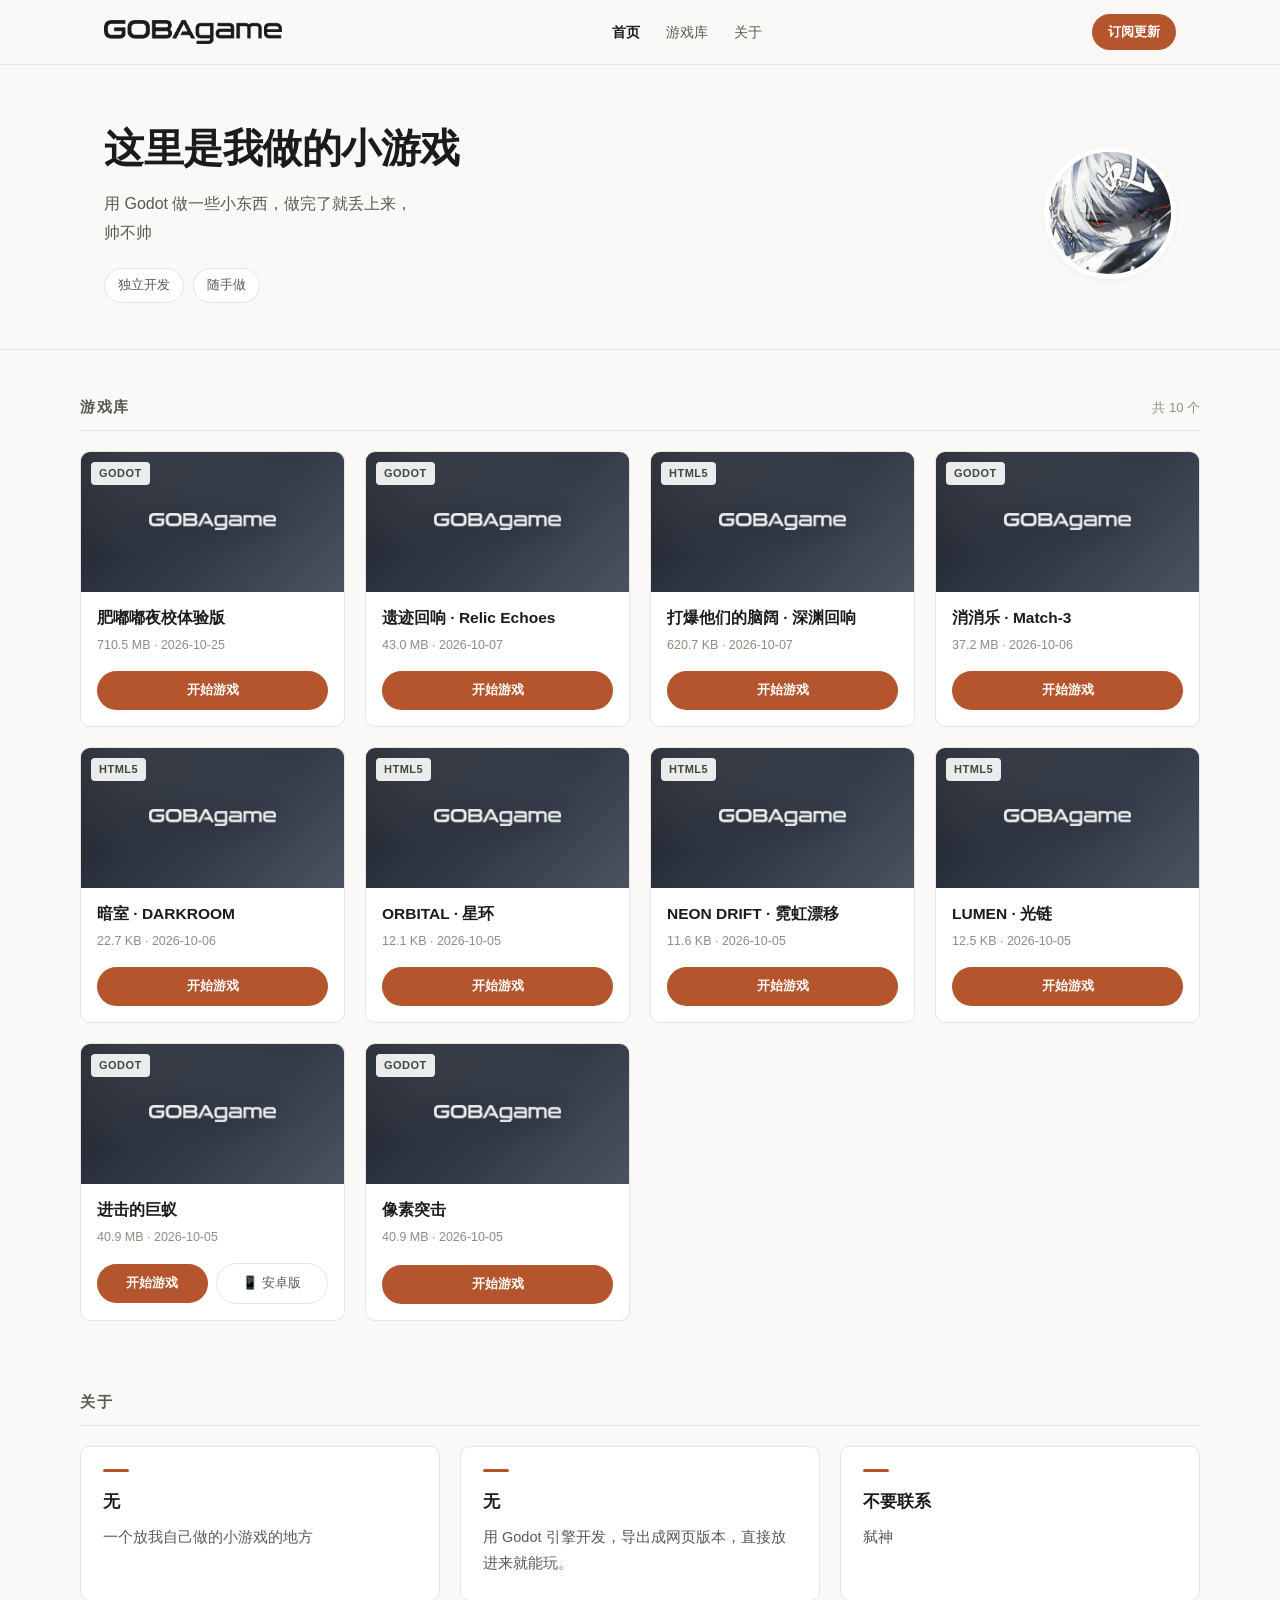
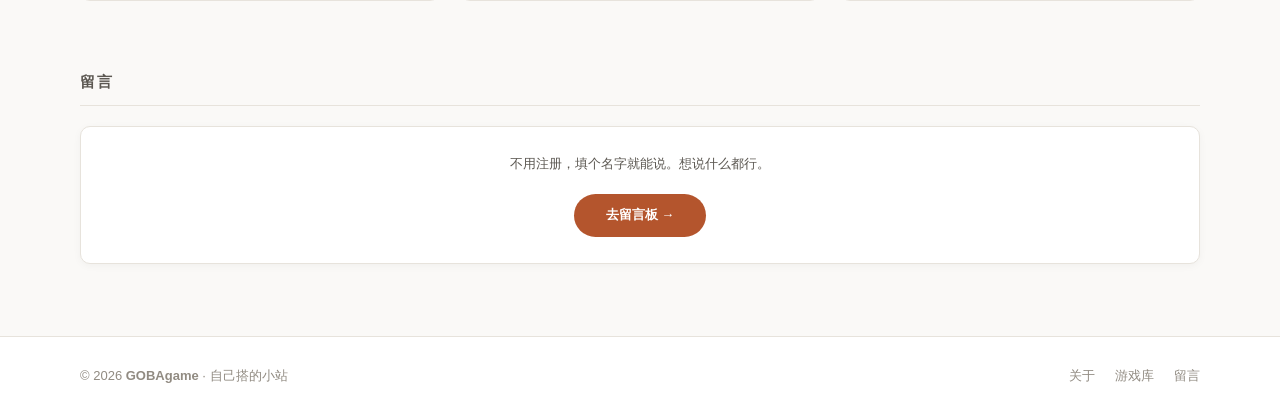
==== index.html @ 3e420449 "v12.2 修 snapshot.levelName：改走本章关卡表 原来按全局层号索引 LEVELS（只有第一章 6 项），第 7 层往后恒为 null。 现在用 chap.levelList[ch" ====
<!DOCTYPE html>
<html lang="zh-CN">
<head>
<meta charset="UTF-8">
<meta name="viewport" content="width=device-width, initial-scale=1">

<title>Ant的装逼网页</title>

<link rel="stylesheet" href="assets/css/style.css">
<link rel="stylesheet" href="assets/css/upload.css">
</head>
<body>

<!-- ==================== 页头 ==================== -->
<header class="site-header">
  <div class="wrap nav">

    <a class="logo" href="index.html">
      <img class="logo__img" src="assets/img/gobagame-dark.png" alt="GOBAgame">
    </a>

    <nav class="nav-links">
      <a href="index.html" class="is-active">首页</a>
      <a href="#games">游戏库</a>
      <a href="#about">关于</a>
    </nav>

    <div class="nav-actions">
      <button class="btn" type="button">订阅更新</button>
    </div>

  </div>
</header>

<!-- ==================== 站点介绍区 ==================== -->
<section class="intro">
  <div class="wrap intro__inner">

    <div class="intro__main">

      <h1 class="intro__title">这里是我做的小游戏</h1>

      <p class="intro__desc">
        用 Godot 做一些小东西，做完了就丢上来，<br>帅不帅
      </p>

      <div class="intro__chips">
        <span class="chip">独立开发</span>
        <span class="chip">随手做</span>
      </div>

    </div>

    <div class="intro__avatar">
      <img src="assets/img/avatar.jpg" alt="头像">
    </div>

  </div>
</section>

<!-- ==================== 主体（单栏） ==================== -->
<main class="wrap page-body">

  <!-- ---------- 已发布的游戏 ---------- -->
  <section class="games" id="games">
    <div class="sec-title">
      <h2>游戏库</h2>
      <span class="games__count" id="gamesCount"></span>
    </div>

    <div class="game-grid" id="gameGrid">
    </div>

    <div class="empty" id="emptyState">
      <p>还没有游戏，敬请期待。</p>
    </div>
  </section>

  <!-- ---------- 关于 ---------- -->
  <section class="about" id="about">
    <div class="sec-title">
      <h2>关于</h2>
    </div>

    <div class="about__grid">

      <div class="about__card">
        <h3 class="about__card-title">无</h3>
        <p class="about__card-text">
          一个放我自己做的小游戏的地方
        </p>
      </div>

      <div class="about__card">
        <h3 class="about__card-title">无</h3>
        <p class="about__card-text">
          用 Godot 引擎开发，导出成网页版本，直接放进来就能玩。
        </p>
      </div>

      <div class="about__card">
        <h3 class="about__card-title">不要联系</h3>
        <p class="about__card-text">
          弑神
        </p>
      </div>

    </div>
  </section>

  <!-- ---------- 留言入口 ---------- -->
  <section class="about" id="guestbook">
    <div class="sec-title">
      <h2>留言</h2>
    </div>
    <div style="background:var(--surface);border:1px solid var(--line);border-radius:var(--radius);
                padding:26px 24px;box-shadow:var(--shadow-sm);text-align:center;">
      <p style="font-size:var(--fs-sm);color:var(--ink-2);margin-bottom:18px;">
        不用注册，填个名字就能说。想说什么都行。
      </p>
      <a class="btn" href="guestbook.html"
         style="display:inline-block;text-decoration:none;padding:10px 32px;">
        去留言板 →
      </a>
    </div>
  </section>

</main>

<!-- ==================== 页脚 ==================== -->
<footer class="site-footer">
  <div class="wrap site-footer__inner">

    <div>© 2026 <b>GOBAgame</b> · 自己搭的小站</div>

    <nav class="site-footer__nav">
      <a href="#about">关于</a>
      <a href="#games">游戏库</a>
      <a href="guestbook.html">留言</a>
    </nav>

  </div>
</footer>

<!-- 游戏清单：加游戏时在这里加一条，双击打开也能显示 -->
<script>
window.ANT_GAMES = [
  {
    "file": "school-night/index.html",
    "title": "肥嘟嘟夜校体验版",
    "size": 744969242,
    "addedAt": "2026-10-25T12:20:00.000Z",
    "engine": "GODOT"
  },
  {
    "file": "relic-echoes/index.html",
    "title": "遗迹回响 · Relic Echoes",
    "size": 45071311,
    "addedAt": "2026-10-07T06:20:00.000Z",
    "engine": "GODOT"
  },
  {
    "file": "rogue/index.html",
    "title": "打爆他们的脑阔 · 深渊回响",
    "size": 635643,
    "addedAt": "2026-10-07T05:10:00.000Z",
    "engine": "HTML5"
  },
  {
    "file": "match3/index.html",
    "title": "消消乐 · Match-3",
    "size": 38991708,
    "addedAt": "2026-10-06T00:30:00.000Z",
    "engine": "GODOT"
  },
  {
    "file": "pixel-puzzle/index.html",
    "title": "暗室 · DARKROOM",
    "size": 23289,
    "addedAt": "2026-10-06T07:50:00.000Z",
    "engine": "HTML5"
  },
  {
    "file": "orbital/index.html",
    "title": "ORBITAL · 星环",
    "size": 12359,
    "addedAt": "2026-10-05T14:10:00.000Z",
    "engine": "HTML5"
  },
  {
    "file": "neon-drift/index.html",
    "title": "NEON DRIFT · 霓虹漂移",
    "size": 11919,
    "addedAt": "2026-10-05T14:10:00.000Z",
    "engine": "HTML5"
  },
  {
    "file": "lumen/index.html",
    "title": "LUMEN · 光链",
    "size": 12797,
    "addedAt": "2026-10-05T14:10:00.000Z",
    "engine": "HTML5"
  },
  {
    "file": "giant-ant/index.html",
    "title": "进击的巨蚁",
    "size": 42852098,
    "apk": "giant-ant/giant-ant.apk",
    "apkSize": 32849774,
    "addedAt": "2026-10-05T10:47:00.000Z",
    "engine": "GODOT"
  },
  {
    "file": "pixel-strike/index.html",
    "title": "像素突击",
    "size": 42859905,
    "addedAt": "2026-10-05T09:22:00.000Z",
    "engine": "GODOT"
  }
];
</script>
<script src="assets/js/games.js"></script>
</body>
</html>
---- assets/css/style.css ----
/* ============================================================
   不日更 · 全局样式表
   ------------------------------------------------------------
   目录
   01. 设计令牌（Design Tokens）
   02. 基础重置与排版
   03. 通用工具类
   04. 站点头部 Header
   05. Hero 区
   06. 主体两栏布局
   07. 置顶大卡 Feature
   08. 文章列表 Post
   09. 分页 Pager
   10. 侧边栏 Sidebar
   11. 页脚 Footer
   12. 响应式
   ============================================================ */


/* ============================================================
   01. 设计令牌
   ------------------------------------------------------------
   改主题色、字号、间距只需改这里，全站同步生效。
   ============================================================ */
:root{
  /* 色彩 */
  --bg:            #faf9f7;   /* 页面底色 */
  --surface:       #ffffff;   /* 卡片/浮层底色 */
  --surface-2:     #faf9f7;   /* 次级底色（标签、计数） */
  --ink:           #1c1b19;   /* 主文字 */
  --ink-2:         #5c5852;   /* 次要文字 */
  --ink-3:         #918b82;   /* 辅助文字/说明 */
  --line:          #e7e3dc;   /* 分割线/描边 */
  --accent:        #b4552d;   /* 强调色（赤陶） */
  --accent-hover:  #9c4726;
  --accent-soft:   #fdf3ee;   /* 强调色淡底 */

  /* 字体 */
  --font: -apple-system, BlinkMacSystemFont, "Segoe UI", "PingFang SC",
          "Hiragino Sans GB", "Microsoft YaHei", sans-serif;
  --serif: Georgia, "Songti SC", "SimSun", serif;

  /* 字号 */
  --fs-base:  15px;
  --fs-sm:    13px;
  --fs-xs:    12px;
  --lh-base:  1.75;

  /* 圆角 */
  --radius:    10px;
  --radius-sm: 8px;
  --radius-pill: 999px;

  /* 布局 */
  --maxw:      1120px;
  --nav-h:     64px;
  --sidebar-w: 300px;

  /* 阴影 */
  --shadow-sm: 0 2px 8px rgba(0,0,0,.04);
  --shadow-md: 0 10px 30px rgba(0,0,0,.07);
}


/* ============================================================
   02. 基础重置与排版
   ============================================================ */
*,
*::before,
*::after{ box-sizing: border-box; }

html{ -webkit-text-size-adjust: 100%; }

body{
  margin: 0;
  background: var(--bg);
  color: var(--ink);
  font-family: var(--font);
  font-size: var(--fs-base);
  line-height: var(--lh-base);
  -webkit-font-smoothing: antialiased;
  -moz-osx-font-smoothing: grayscale;
}

a{
  color: inherit;
  text-decoration: none;
}

img{
  max-width: 100%;
  display: block;
  height: auto;
}

h1,h2,h3,h4,p{ margin: 0; }

button{
  font-family: var(--font);
  cursor: pointer;
}


/* ============================================================
   03. 通用工具类
   ============================================================ */

/* 页面容器：全站统一左右留白与最大宽度 */
.wrap{
  max-width: var(--maxw);
  margin: 0 auto;
  padding: 0 24px;
}

/* 按钮 */
.btn{
  display: inline-flex;
  align-items: center;
  gap: 6px;
  padding: 9px 16px;
  border: none;
  border-radius: var(--radius-pill);
  background: var(--accent);
  color: #fff;
  font-size: var(--fs-sm);
  font-weight: 600;
  transition: background .18s ease;
}
.btn:hover{ background: var(--accent-hover); }

/* 次要按钮：描边样式 */
.btn--ghost{
  background: transparent;
  color: var(--ink-2);
  border: 1px solid var(--line);
  font-weight: 500;
}
.btn--ghost:hover{
  background: var(--surface);
  color: var(--ink);
  border-color: var(--ink-3);
}

/* 按钮块级（占满一行） */
.btn--block{
  width: 100%;
  justify-content: center;
}

/* 卡片操作区：多个按钮并排 */
.game-card__actions{
  display: flex;
  flex-wrap: wrap;
  gap: 8px;
  align-items: center;
}

/* 分类标签 */
.tag{
  display: inline-block;
  padding: 3px 9px;
  border-radius: 4px;
  background: var(--accent-soft);
  color: var(--accent);
  font-size: 11px;
  font-weight: 700;
  letter-spacing: 1px;
}

/* 区块小标题（大写 + 下划线） */
.sec-title{
  display: flex;
  align-items: baseline;
  justify-content: space-between;
  margin-bottom: 20px;
  padding-bottom: 10px;
  border-bottom: 1px solid var(--line);
}
.sec-title h2{
  font-size: var(--fs-base);
  letter-spacing: 1.5px;
  text-transform: uppercase;
  color: var(--ink-2);
  font-weight: 700;
}
.sec-title a{
  font-size: var(--fs-sm);
  color: var(--accent);
}

/* 文章元信息（日期 · 时长 · 评论） */
.meta{
  display: flex;
  flex-wrap: wrap;
  gap: 14px;
  font-size: 12.5px;
  color: var(--ink-3);
}
.meta .dotsep{ opacity: .45; }


/* ============================================================
   04. 站点头部
   ============================================================ */
.site-header{
  position: sticky;
  top: 0;
  z-index: 20;
  background: rgba(250,249,247,.88);
  backdrop-filter: blur(10px);
  -webkit-backdrop-filter: blur(10px);
  border-bottom: 1px solid var(--line);
}

.nav{
  height: var(--nav-h);
  display: flex;
  align-items: center;
  justify-content: space-between;
  gap: 24px;
}

/* Logo */
.logo{
  display: flex;
  align-items: center;
  gap: 10px;
  font-size: 17px;
  font-weight: 700;
  letter-spacing: .3px;
}
.logo__mark{
  width: 22px;
  height: 22px;
  border-radius: 50%;
  display: grid;
  place-items: center;
  background: var(--accent);
  color: #fff;
  font-size: 12px;
  font-weight: 800;
}

/* 导航链接 */
.nav-links{
  display: flex;
  gap: 26px;
  font-size: 14px;
  color: var(--ink-2);
}
.nav-links a{ transition: color .15s ease; }
.nav-links a:hover{ color: var(--accent); }
.nav-links a.is-active{
  color: var(--ink);
  font-weight: 600;
}

/* 右侧操作区 */
.nav-actions{
  display: flex;
  align-items: center;
  gap: 14px;
}

/* 搜索框（视觉态） */
.search{
  display: flex;
  align-items: center;
  gap: 8px;
  min-width: 180px;
  padding: 7px 14px;
  border: 1px solid var(--line);
  border-radius: var(--radius-pill);
  background: var(--surface);
  color: var(--ink-3);
  font-size: var(--fs-sm);
}
.search svg{
  flex: none;
  opacity: .6;
}


/* ============================================================
   05. Hero 区
   ============================================================ */
.hero{
  padding: 56px 0 40px;
  border-bottom: 1px solid var(--line);
}
.hero__inner{
  display: flex;
  align-items: center;
  justify-content: space-between;
  gap: 40px;
  flex-wrap: wrap;
}
.hero__title{
  font-family: var(--serif);
  font-size: 42px;
  font-weight: 600;
  line-height: 1.25;
  letter-spacing: -.5px;
  margin-bottom: 12px;
}
.hero__desc{
  max-width: 48ch;
  color: var(--ink-2);
}
.hero__stats{
  display: flex;
  gap: 28px;
  margin-top: 22px;
  font-size: var(--fs-sm);
  color: var(--ink-3);
}
.hero__stats b{
  display: block;
  font-family: var(--serif);
  font-size: 19px;
  font-weight: 700;
  color: var(--ink);
}

/* 头像 */
.avatar{
  flex: none;
  width: 120px;
  height: 120px;
  border-radius: 50%;
  display: grid;
  place-items: center;
  background: linear-gradient(135deg, #e8ded4, #cfb9a5);
  color: #7a5f45;
  font-family: var(--serif);
  font-size: 34px;
  font-weight: 700;
  border: 4px solid var(--surface);
  box-shadow: var(--shadow-sm);
}


/* ============================================================
   06. 主体布局
   ============================================================ */

/* 两栏布局（主内容 + 侧边栏）
   注意：侧边栏已移除，此规则保留供后续有需要时复用 */
.layout{
  display: grid;
  grid-template-columns: minmax(0, 1fr) var(--sidebar-w);
  gap: 56px;
  padding: 44px 0 72px;
}

/* 单栏内容区（当前首页使用）：通宽 + 上下留白 */
.page-body{
  padding: 44px 0 72px;
}

/* 主内容区 */
.main > .sec-title:not(:first-child){
  margin-top: 36px;
}


/* ============================================================
   07. 置顶大卡
   ============================================================ */
.feature{
  display: block;
  margin-bottom: 26px;
  border: 1px solid var(--line);
  border-radius: var(--radius);
  background: var(--surface);
  overflow: hidden;
  transition: box-shadow .2s ease, transform .2s ease;
}
.feature:hover{
  box-shadow: var(--shadow-md);
  transform: translateY(-2px);
}
.feature__cover{
  position: relative;
  height: 210px;
  background: linear-gradient(120deg, #2f3a34, #5b6b5e 55%, #8a9a7f);
}
.feature__cover::after{
  content: "";
  position: absolute;
  inset: 0;
  background: radial-gradient(circle at 78% 26%, rgba(255,255,255,.28), transparent 55%);
}
.feature__body{
  padding: 22px 24px 24px;
}
.feature__title{
  font-family: var(--serif);
  font-size: 25px;
  font-weight: 600;
  line-height: 1.35;
  margin: 11px 0 10px;
}
.feature__desc{
  color: var(--ink-2);
  font-size: 14.5px;
}
.feature__meta{
  margin-top: 14px;
}


/* ============================================================
   08. 文章列表
   ============================================================ */
.post{
  display: grid;
  grid-template-columns: 132px minmax(0, 1fr);
  gap: 20px;
  padding: 20px 0;
  border-bottom: 1px solid var(--line);
}
.post:last-child{ border-bottom: none; }

.post__thumb{
  height: 92px;
  border-radius: var(--radius-sm);
  overflow: hidden;
}

/* 缩略图配色变体（无图片时的占位渐变） */
.post__thumb--a{ background: linear-gradient(135deg, #cbd8e4, #8fa8bf); }
.post__thumb--b{ background: linear-gradient(135deg, #f0d9cc, #d9a98c); }
.post__thumb--c{ background: linear-gradient(135deg, #d8dcc8, #a7ad8b); }
.post__thumb--d{ background: linear-gradient(135deg, #e2d2e6, #b294bd); }

.post__title{
  font-size: 17.5px;
  font-weight: 600;
  line-height: 1.45;
  margin-bottom: 7px;
}
.post__title a{ transition: color .15s ease; }
.post__title a:hover{ color: var(--accent); }

.post__desc{
  margin-bottom: 9px;
  color: var(--ink-2);
  font-size: 14px;
  /* 摘要截断为两行 */
  display: -webkit-box;
  -webkit-line-clamp: 2;
  -webkit-box-orient: vertical;
  overflow: hidden;
}


/* ============================================================
   09. 分页
   ============================================================ */
.pager{
  display: flex;
  align-items: center;
  gap: 8px;
  margin-top: 28px;
}
.pager button{
  width: 34px;
  height: 34px;
  border: 1px solid var(--line);
  border-radius: var(--radius-sm);
  background: var(--surface);
  color: var(--ink-2);
  font-size: var(--fs-sm);
  transition: all .15s ease;
}
.pager button:hover{
  border-color: var(--ink-3);
  color: var(--ink);
}
.pager button.is-current{
  background: var(--ink);
  border-color: var(--ink);
  color: #fff;
  font-weight: 700;
}


/* ============================================================
   10. 侧边栏
   ============================================================ */
.sidebar{
  display: flex;
  flex-direction: column;
  gap: 28px;
}

/* 通用卡片 */
.card{
  padding: 20px;
  border: 1px solid var(--line);
  border-radius: var(--radius);
  background: var(--surface);
}
.card__title{
  margin-bottom: 14px;
  font-size: var(--fs-xs);
  font-weight: 700;
  letter-spacing: 1.4px;
  text-transform: uppercase;
  color: var(--ink-3);
}

/* 博主名片 */
.profile{
  text-align: center;
}
.profile__avatar{
  width: 64px;
  height: 64px;
  margin: 0 auto 12px;
  border-radius: 50%;
  display: grid;
  place-items: center;
  background: linear-gradient(135deg, #e8ded4, #cfb9a5);
  color: #7a5f45;
  font-family: var(--serif);
  font-size: 20px;
  font-weight: 700;
}
.profile__name{
  display: block;
  font-size: var(--fs-base);
  font-weight: 700;
}
.profile__desc{
  margin: 6px 0 14px;
  font-size: var(--fs-sm);
  line-height: 1.6;
  color: var(--ink-2);
}

/* 分类列表 */
.cat-list{
  list-style: none;
  margin: 0;
  padding: 0;
  font-size: 14px;
}
.cat-list li{
  display: flex;
  align-items: center;
  justify-content: space-between;
  padding: 8px 0;
  border-bottom: 1px dashed var(--line);
}
.cat-list li:last-child{ border-bottom: none; }
.cat-list a:hover{ color: var(--accent); }
.cat-list span{
  padding: 1px 7px;
  border-radius: var(--radius-pill);
  background: var(--surface-2);
  font-size: var(--fs-xs);
  color: var(--ink-3);
}

/* 标签云 */
.tag-cloud{
  display: flex;
  flex-wrap: wrap;
  gap: 8px;
}
.tag-cloud a{
  padding: 4px 11px;
  border: 1px solid var(--line);
  border-radius: var(--radius-pill);
  background: var(--surface-2);
  color: var(--ink-2);
  font-size: 12.5px;
  transition: all .15s ease;
}
.tag-cloud a:hover{
  color: var(--accent);
  border-color: var(--accent);
}

/* 热门文章 */
.link-list{
  list-style: none;
  margin: 0;
  padding: 0;
}
.link-list li{
  padding: 9px 0;
  border-bottom: 1px dashed var(--line);
}
.link-list li:last-child{ border-bottom: none; }
.link-list a{
  display: block;
  font-size: 14px;
  line-height: 1.5;
}
.link-list a:hover{ color: var(--accent); }
.link-list time{
  font-size: 11.5px;
  color: var(--ink-3);
}


/* ============================================================
   11. 页脚
   ============================================================ */
.site-footer{
  border-top: 1px solid var(--line);
  background: var(--surface);
}
.site-footer__inner{
  display: flex;
  flex-wrap: wrap;
  justify-content: space-between;
  gap: 24px;
  padding: 28px 0;
  font-size: var(--fs-sm);
  color: var(--ink-3);
}
.site-footer__nav{
  display: flex;
  gap: 20px;
}
.site-footer a:hover{ color: var(--accent); }


/* ============================================================
   12. 响应式
   ============================================================ */
@media (max-width: 900px){
  .layout{
    grid-template-columns: 1fr;
    gap: 44px;
  }
  .nav-links{ display: none; }
  .hero__title{ font-size: 32px; }
}

@media (max-width: 560px){
  .wrap{ padding: 0 16px; }
  .search{ display: none; }
  .hero{ padding: 34px 0 28px; }
  .avatar{
    width: 84px;
    height: 84px;
    font-size: 26px;
  }
  .post{ grid-template-columns: 1fr; }
  .post__thumb{ height: 140px; }
}
---- assets/css/upload.css ----
/* ============================================================
   页面内容样式 · upload.css
   ------------------------------------------------------------
   依赖：style.css（需先引入）
   目录
   01. 站点介绍区
   02. 上传区容器
   03. 拖拽框
   04. 状态提示与进度条
   05. 游戏卡片网格
   06. 空状态
   07. 关于区卡片
   08. 响应式
   ============================================================ */


/* ============================================================
   01. 站点介绍区
   ============================================================ */
.intro{
  padding: 58px 0 46px;
  border-bottom: 1px solid var(--line);
}

.intro__inner{
  display: flex;
  align-items: center;
  justify-content: space-between;
  gap: 44px;
  flex-wrap: wrap;
}

.intro__main{
  max-width: 60ch;
}

/* 【可改】主标题大小、字距在这里 */
.intro__title{
  font-family: var(--serif);
  font-size: 40px;
  font-weight: 600;
  line-height: 1.28;
  letter-spacing: -.5px;
  margin: 0 0 16px;
}

.intro__desc{
  margin: 0 0 20px;
  font-size: 16px;
  line-height: 1.8;
  color: var(--ink-2);
}

/* 标签胶囊 */
.intro__chips{
  display: flex;
  flex-wrap: wrap;
  gap: 9px;
}
.chip{
  padding: 5px 13px;
  border: 1px solid var(--line);
  border-radius: var(--radius-pill);
  background: var(--surface);
  color: var(--ink-2);
  font-size: 13px;
}

/* 右侧头像 */
.intro__avatar{
  flex: none;
  width: 132px;
  height: 132px;
  border-radius: 50%;
  display: grid;
  place-items: center;
  background: linear-gradient(135deg, #e8ded4, #cfb9a5);
  color: #7a5f45;
  font-family: var(--serif);
  font-size: 44px;
  font-weight: 700;
  border: 5px solid var(--surface);
  box-shadow: var(--shadow-sm);
  overflow: hidden;          /* 让图片被圆形裁切 */
}

/* 头像图片：铺满圆形容器 */
.intro__avatar img{
  width: 100%;
  height: 100%;
  object-fit: cover;
  display: block;
}


/* ============================================================
   02. 上传区容器
   ============================================================ */
.uploader{
  margin-bottom: 60px;
}

/* 页面首屏无 Hero 时，主体区顶部留白加大 */
.page-body > .uploader:first-child{
  padding-top: 12px;
}


/* ============================================================
   03. 拖拽框
   ============================================================ */
.dropzone{
  /* 虚线方框：未激活状态 */
  display: flex;
  flex-direction: column;
  align-items: center;
  justify-content: center;
  gap: 6px;
  min-height: 240px;
  padding: 44px 32px;
  border: 2px dashed var(--line);
  border-radius: var(--radius);
  background: var(--surface);
  text-align: center;
  cursor: pointer;
  outline: none;
  transition: border-color .2s ease, background .2s ease, transform .2s ease;
}

.dropzone:hover,
.dropzone:focus-visible{
  border-color: var(--ink-3);
  background: #fffdfa;
}

/* 拖拽悬停时的激活状态 */
.dropzone.is-dragover{
  border-color: var(--accent);
  border-style: solid;
  background: var(--accent-soft);
  transform: scale(1.008);
}

/* 上传中：禁止再拖 */
.dropzone.is-busy{
  pointer-events: none;
  opacity: .6;
}

.dropzone__icon{
  width: 44px;
  height: 44px;
  margin-bottom: 8px;
  color: var(--ink-3);
  transition: color .2s ease, transform .2s ease;
}
.dropzone:hover .dropzone__icon,
.dropzone.is-dragover .dropzone__icon{
  color: var(--accent);
}
.dropzone.is-dragover .dropzone__icon{
  transform: translateY(-3px);
}

.dropzone__title{
  font-size: 17px;
  font-weight: 600;
  color: var(--ink);
  margin: 0;
}

.dropzone__hint{
  font-size: 14px;
  color: var(--ink-2);
  margin: 0;
}

.dropzone__link{
  color: var(--accent);
  border-bottom: 1px solid rgba(180,85,45,.35);
}

.dropzone__note{
  margin: 4px 0 0;
  font-size: 12.5px;
  color: var(--ink-3);
}


/* ============================================================
   04. 状态提示与进度条
   ============================================================ */
.upload-status{
  display: flex;
  align-items: flex-start;
  gap: 10px;
  margin-top: 16px;
  padding: 13px 16px;
  border-radius: var(--radius-sm);
  font-size: 14px;
  line-height: 1.6;
  border: 1px solid var(--line);
  background: var(--surface);
  color: var(--ink-2);
}

.upload-status::before{
  content: "";
  flex: none;
  width: 4px;
  align-self: stretch;
  border-radius: 2px;
  background: var(--ink-3);
}

/* 成功 */
.upload-status.is-success{
  border-color: #cfe3d4;
  background: #f4faf5;
  color: #2c5d3a;
}
.upload-status.is-success::before{ background: #4a8f5f; }

/* 失败 */
.upload-status.is-error{
  border-color: #edcfc8;
  background: #fdf5f3;
  color: #8c3a24;
}
.upload-status.is-error::before{ background: var(--accent); }

/* 进行中 */
.upload-status.is-info{
  border-color: var(--line);
  background: var(--surface-2);
}
.upload-status.is-info::before{ background: var(--accent); }

.progress{
  height: 3px;
  margin-top: 10px;
  border-radius: 2px;
  background: var(--line);
  overflow: hidden;
}
.progress__bar{
  width: 0;
  height: 100%;
  border-radius: 2px;
  background: var(--accent);
  transition: width .18s ease;
}


/* ============================================================
   05. 游戏卡片网格
   ============================================================ */
.games__count{
  font-size: var(--fs-sm);
  color: var(--ink-3);
}

.game-grid{
  display: grid;
  grid-template-columns: repeat(auto-fill, minmax(240px, 1fr));
  gap: 20px;
}

.game-card{
  display: flex;
  flex-direction: column;
  border: 1px solid var(--line);
  border-radius: var(--radius);
  background: var(--surface);
  overflow: hidden;
  transition: box-shadow .2s ease, transform .2s ease, border-color .2s ease;
}
.game-card:hover{
  box-shadow: var(--shadow-md);
  transform: translateY(-2px);
  border-color: #ddd6cc;
}

/* 卡片缩略图区 */
.game-card__cover{
  position: relative;
  height: 140px;
  background: linear-gradient(135deg, #2f3a34, #5b6b5e 60%, #8a9a7f);
}
.game-card__badge{
  position: absolute;
  top: 10px;
  left: 10px;
  padding: 2px 8px;
  border-radius: 4px;
  background: rgba(255,255,255,.9);
  color: #3a4a3f;
  font-size: 11px;
  font-weight: 700;
  letter-spacing: .5px;
}

.game-card__body{
  display: flex;
  flex-direction: column;
  flex: 1;
  padding: 15px 16px 16px;
}

.game-card__title{
  font-size: 15.5px;
  font-weight: 600;
  line-height: 1.45;
  margin: 0 0 6px;
  /* 标题最多两行 */
  display: -webkit-box;
  -webkit-line-clamp: 2;
  -webkit-box-orient: vertical;
  overflow: hidden;
}

.game-card__meta{
  margin: 0 0 14px;
  font-size: 12.5px;
  color: var(--ink-3);
}

.game-card__actions{
  display: flex;
  gap: 8px;
  margin-top: auto;
}
.game-card__actions .btn{
  flex: 1;
  justify-content: center;
  padding: 8px 12px;
  font-size: 13px;
}


/* ============================================================
   06. 空状态
   ============================================================ */
.empty{
  padding: 44px 24px;
  border: 1px dashed var(--line);
  border-radius: var(--radius);
  text-align: center;
  color: var(--ink-3);
  font-size: 14px;
}
.empty[hidden]{ display: none; }


/* ============================================================
   07. 关于区卡片
   ============================================================ */
.about{
  margin-top: 68px;
}

.about__grid{
  display: grid;
  grid-template-columns: repeat(auto-fit, minmax(240px, 1fr));
  gap: 20px;
}

.about__card{
  padding: 22px 22px 24px;
  border: 1px solid var(--line);
  border-radius: var(--radius);
  background: var(--surface);
  transition: border-color .2s ease, transform .2s ease;
}
.about__card:hover{
  border-color: #ddd6cc;
  transform: translateY(-2px);
}

/* 卡片顶部小短横 */
.about__card::before{
  content: "";
  display: block;
  width: 26px;
  height: 3px;
  margin-bottom: 15px;
  border-radius: 2px;
  background: var(--accent);
}

.about__card-title{
  font-size: 16.5px;
  font-weight: 700;
  margin: 0 0 9px;
}

.about__card-text{
  margin: 0;
  font-size: 14.5px;
  line-height: 1.75;
  color: var(--ink-2);
}


/* ============================================================
   08. 响应式
   ============================================================ */
@media (max-width: 720px){
  .intro{
    padding: 38px 0 32px;
  }
  .intro__title{
    font-size: 28px;
  }
  .intro__avatar{
    width: 92px;
    height: 92px;
    font-size: 32px;
  }
}

@media (max-width: 560px){
  .dropzone{
    min-height: 200px;
    padding: 34px 20px;
  }
  .dropzone__title{ font-size: 15.5px; }
  .game-grid{ grid-template-columns: 1fr; }
  .about{ margin-top: 50px; }
}


/* ============================================================
   09. 封面图 + 发行商品牌（GOBAgame）
   ============================================================ */

/* 封面兜底底色（没图时也不会难看） */
.game-card__cover{
  background: linear-gradient(135deg, #22262e, #3a4150 60%, #565f70);
}

/* 封面图：铺满、裁切 */
.game-card__cover-img{
  position: absolute;
  inset: 0;
  width: 100%;
  height: 100%;
  object-fit: cover;
  display: block;
}

/* 底部渐隐，让品牌标识更清楚 */
.game-card__cover::after{
  content: "";
  position: absolute;
  left: 0; right: 0; bottom: 0;
  height: 54%;
  background: linear-gradient(to top, rgba(8,9,13,.58), rgba(8,9,13,0));
  pointer-events: none;
}

/* 引擎标签压在渐隐层之上 */
.game-card__badge{ z-index: 2; }

/* 发行商徽标 GOBAgame */
.game-card__brand{
  position: absolute;
  right: 10px;
  bottom: 9px;
  z-index: 2;
  line-height: 0;
  padding: 4px 8px 5px;
  border-radius: 5px;
  background: rgba(10,11,15,.45);
  border: 1px solid rgba(255,255,255,.14);
  backdrop-filter: blur(3px);
  -webkit-backdrop-filter: blur(3px);
}
.game-card__brand img{
  display: block;
  height: 11px;
  width: auto;
}

/* 无封面图时的品牌面板：只用 GOBAgame 标识，不放游戏截图 */
.game-card__cover--brand{
  display: flex;
  align-items: center;
  justify-content: center;
  background:
    radial-gradient(120% 130% at 16% 0%, rgba(255,255,255,.10), rgba(255,255,255,0) 58%),
    linear-gradient(135deg, #1d212a, #333a47 55%, #4b5361);
}
.game-card__cover--brand .game-card__mark{
  display: block;
  width: min(48%, 158px);
  height: auto;
  opacity: .9;
  filter: drop-shadow(0 2px 12px rgba(0,0,0,.4));
}
/* 品牌面板不需要底部渐隐（那是给封面图压字的） */
.game-card__cover--brand::after{ display: none; }

/* 页头品牌标识 */
.logo__img{
  display: block;
  height: 24px;
  width: auto;
}
@media (max-width: 560px){
  .logo__img{ height: 20px; }
}

/* 游戏页启动时的品牌闪屏样式是内联注入的（游戏页不加载本文件） */
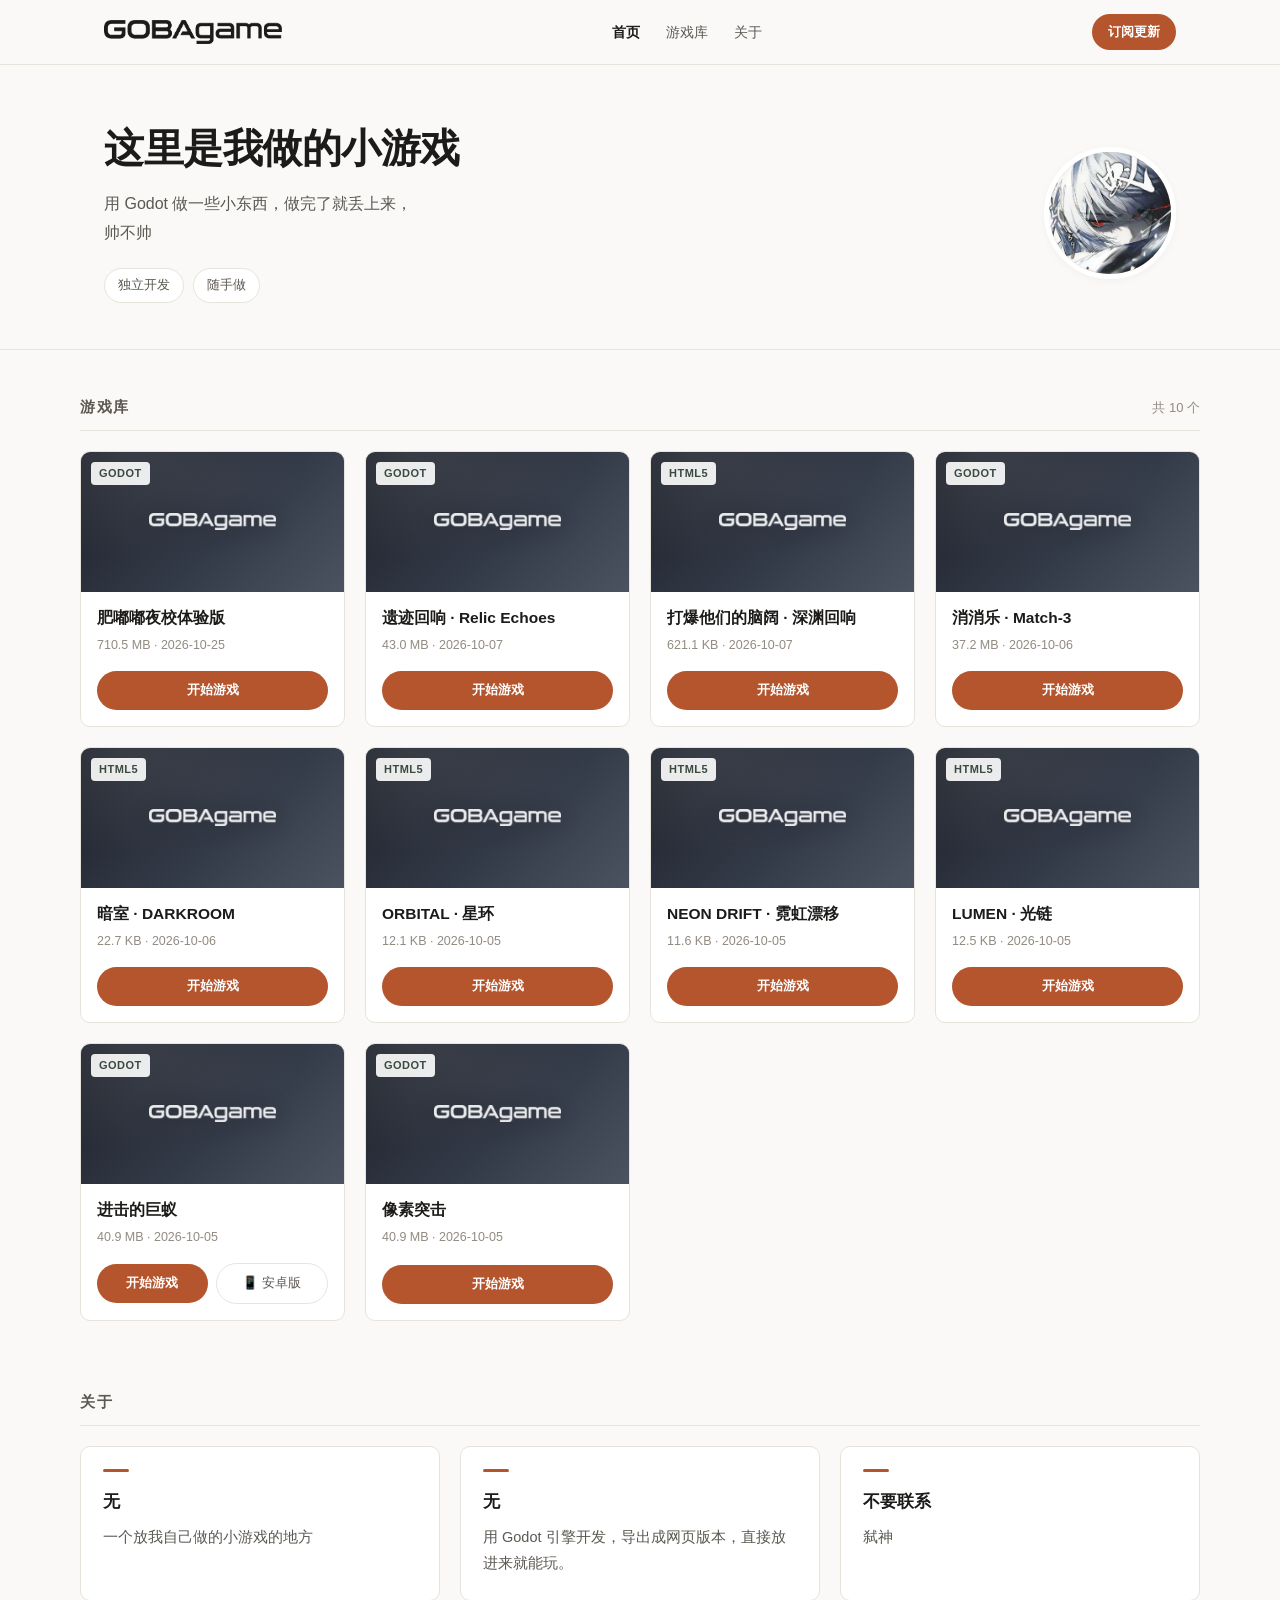
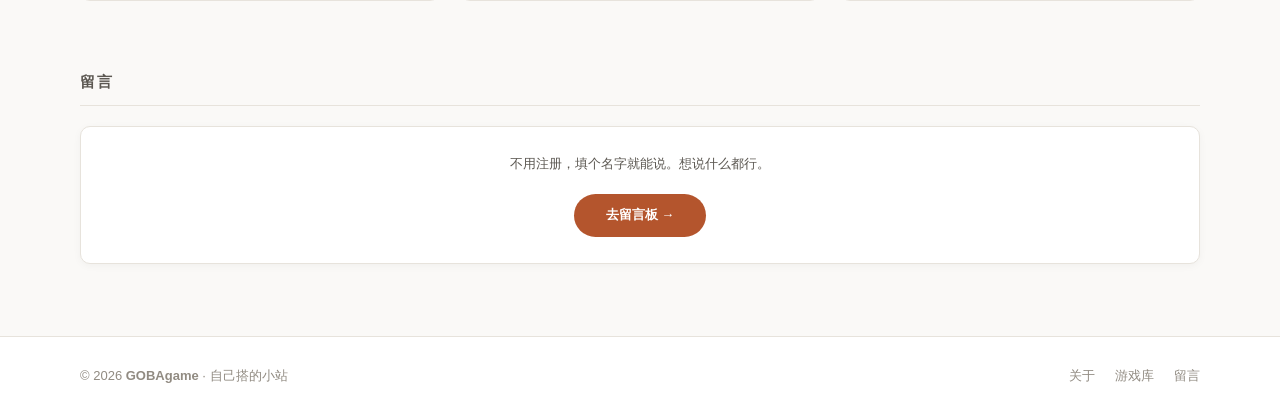
==== commit 5cdd76ba: "v12.3 修右下三键重叠：✓ 左上角被 ☰ 压住 4px（content-box + 4px 边导致实际尺寸比声明大 8px）" ====
--- a/index.html
+++ b/index.html
@@ -162,7 +162,7 @@
   {
     "file": "rogue/index.html",
     "title": "打爆他们的脑阔 · 深渊回响",
-    "size": 635643,
+    "size": 636021,
     "addedAt": "2026-10-07T05:10:00.000Z",
     "engine": "HTML5"
   },
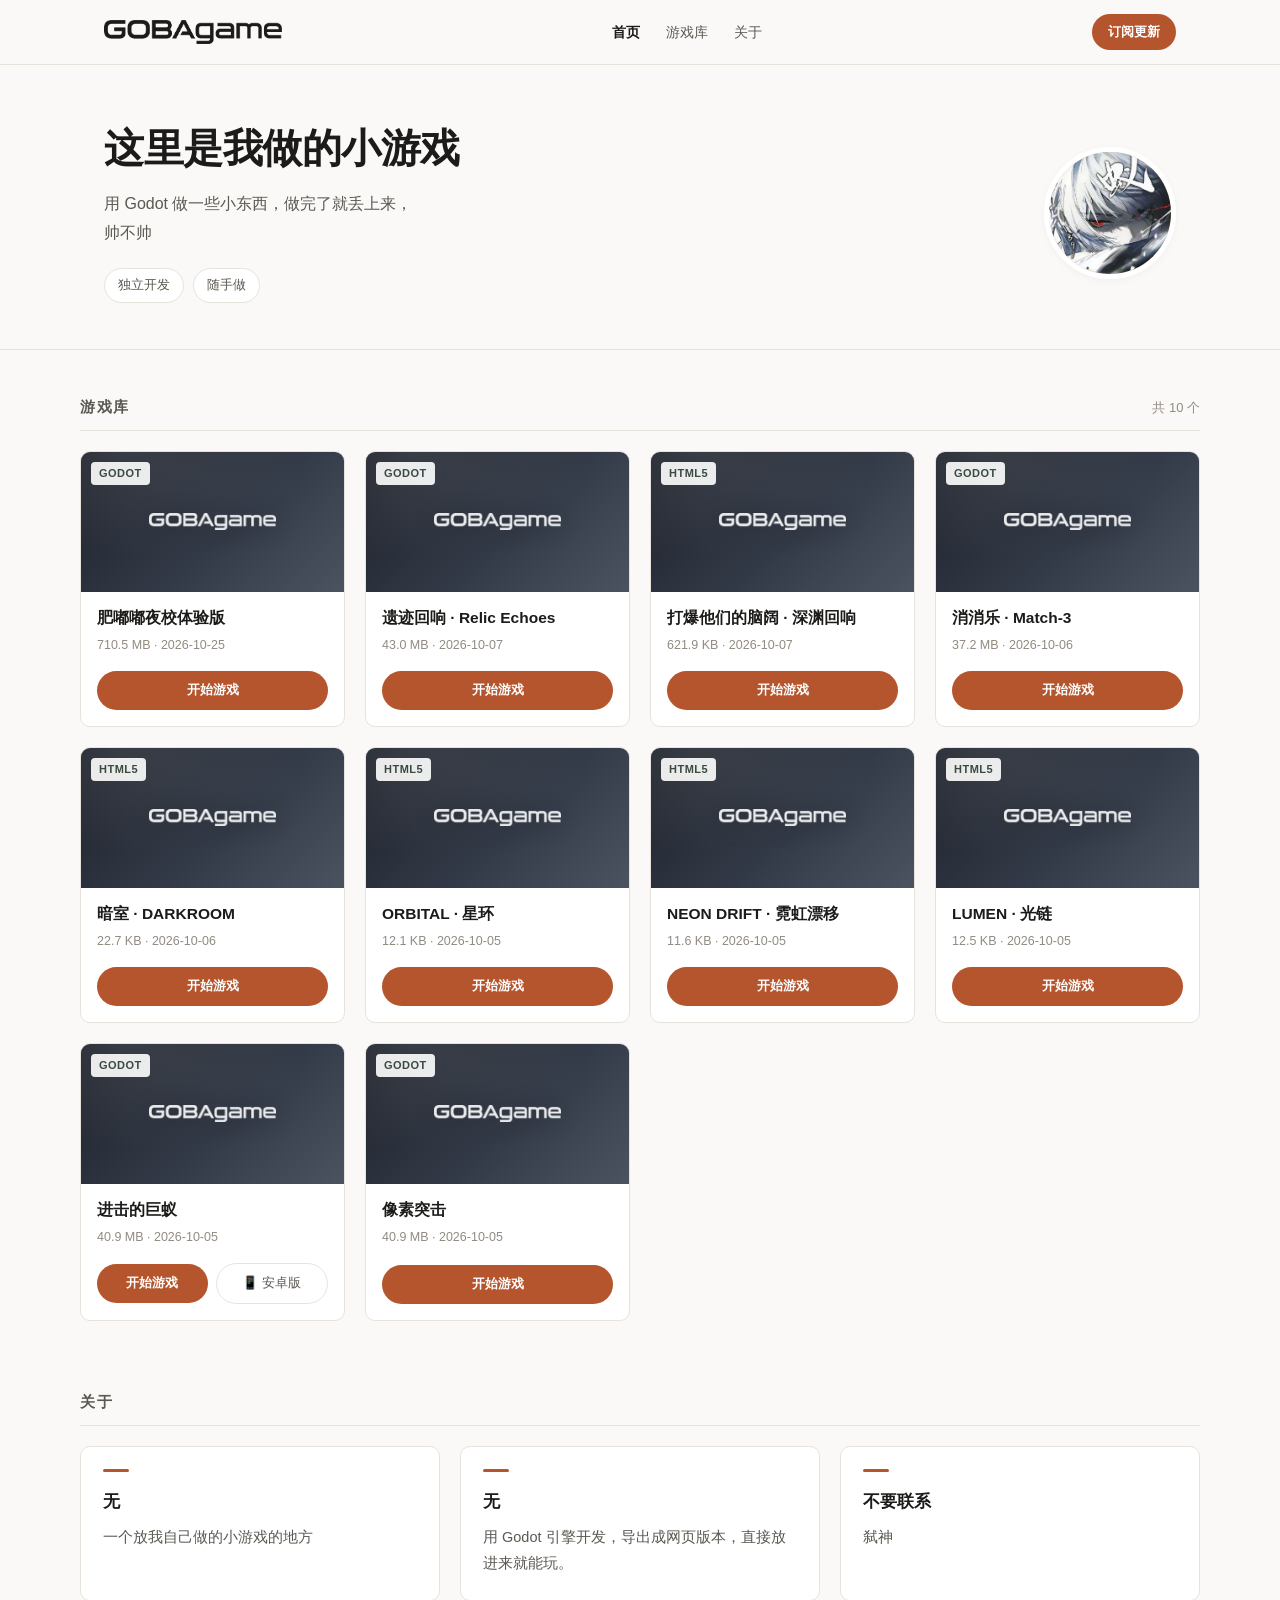
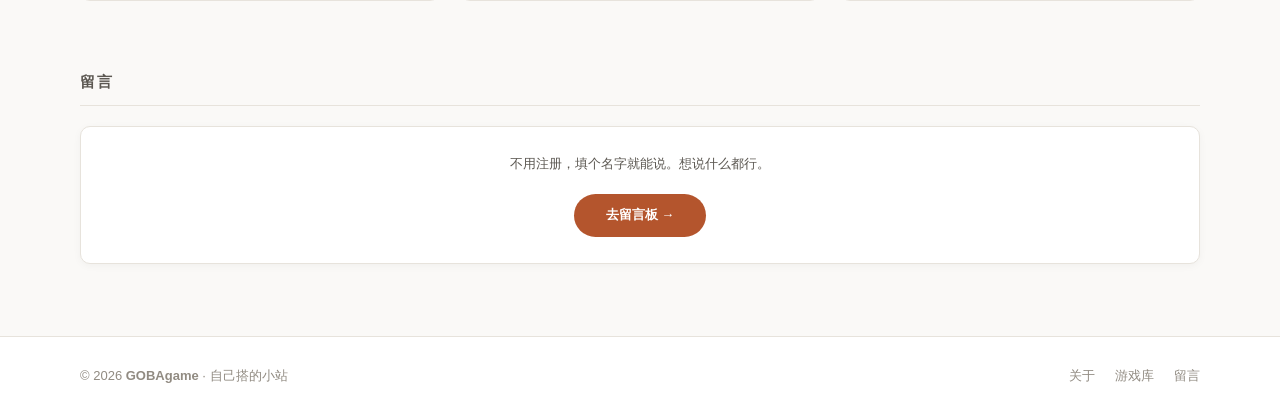
==== commit 569027b4: "v12.4 控件尺寸感知：视口变化（横竖屏旋转）后按新 k 重建，不再沿用旧几何" ====
--- a/index.html
+++ b/index.html
@@ -162,7 +162,7 @@
   {
     "file": "rogue/index.html",
     "title": "打爆他们的脑阔 · 深渊回响",
-    "size": 636021,
+    "size": 636808,
     "addedAt": "2026-10-07T05:10:00.000Z",
     "engine": "HTML5"
   },
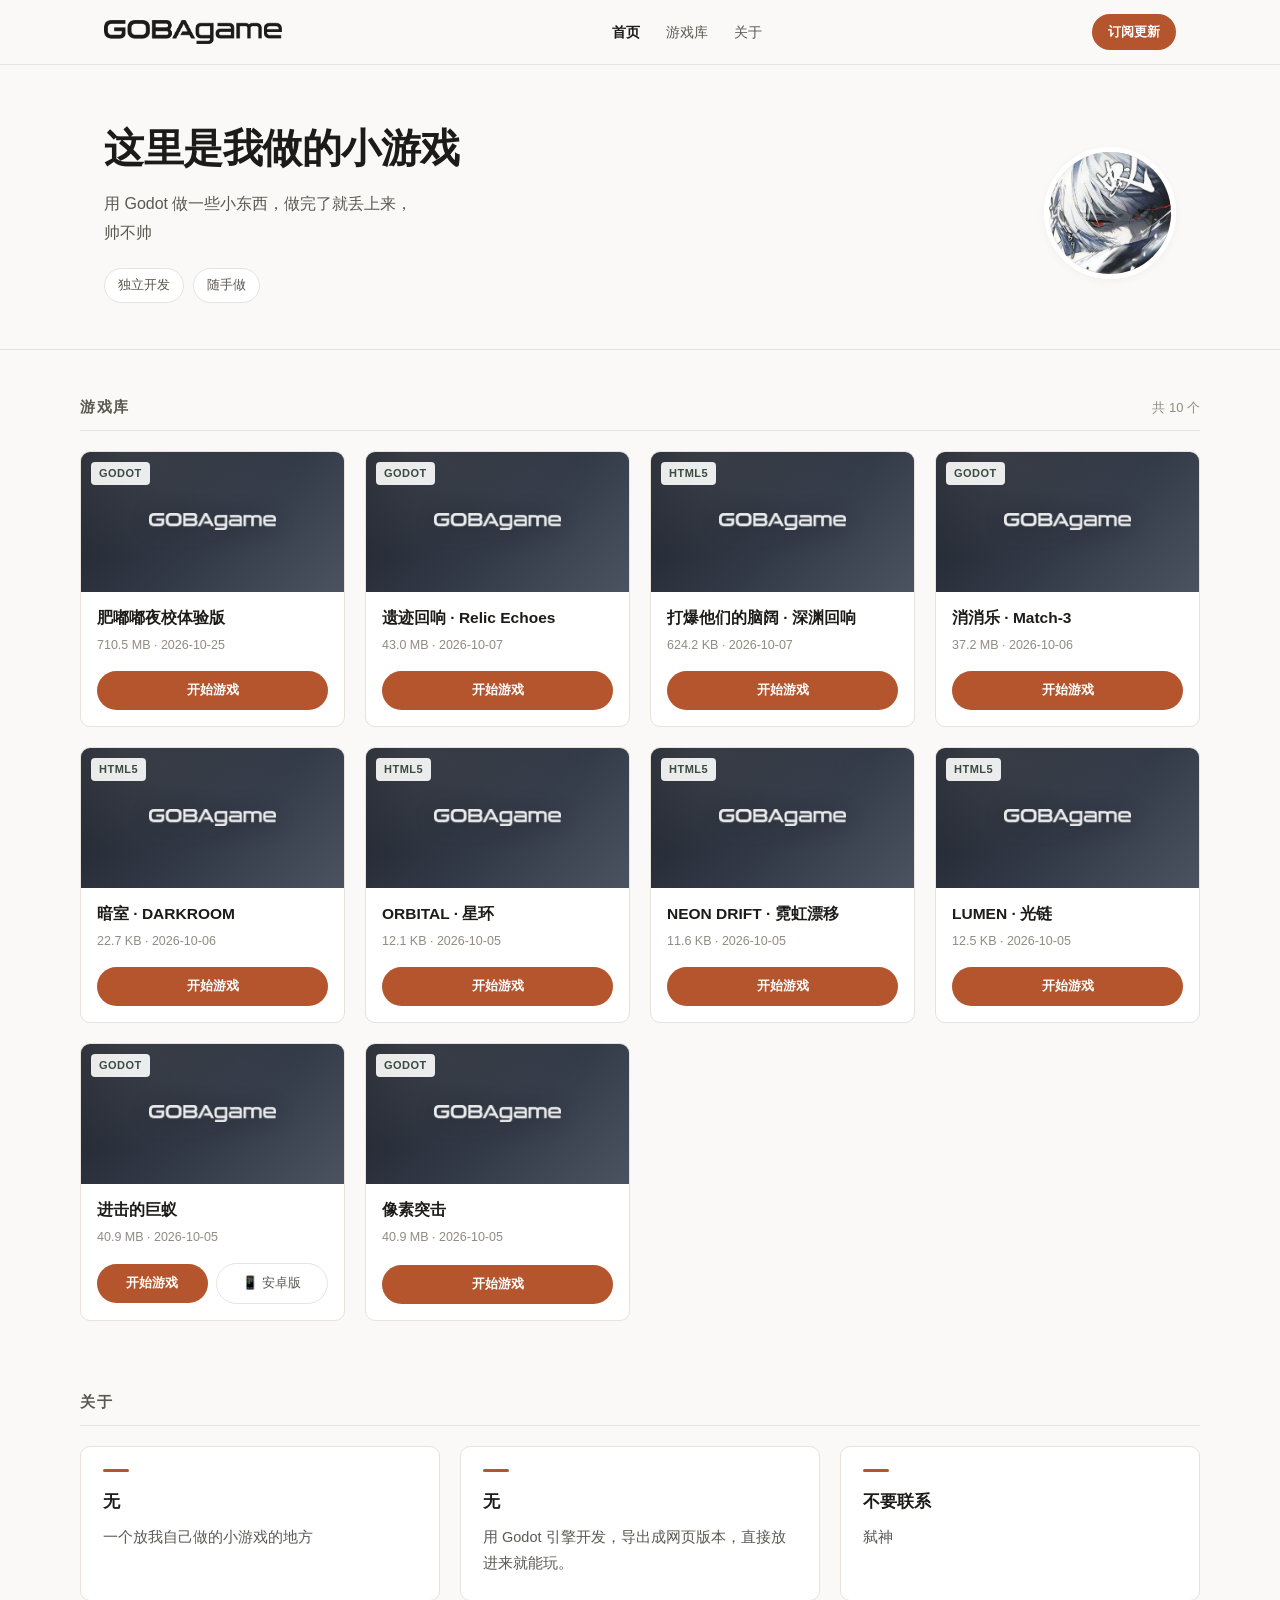
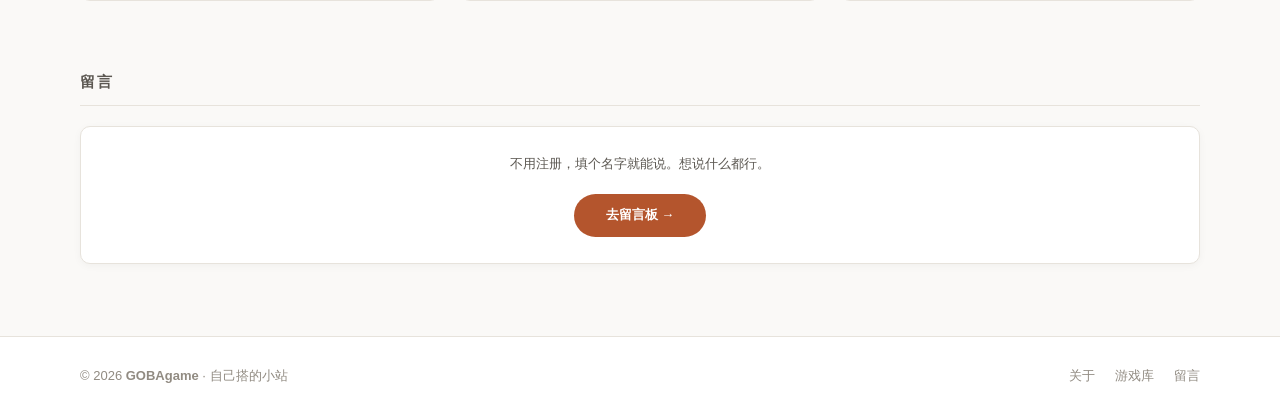
==== commit 12656cb3: "v12.5 画布 <300px 时提示请竖屏游玩（横屏 16:9 会挤成 219px，HUD 放不下）" ====
--- a/index.html
+++ b/index.html
@@ -162,7 +162,7 @@
   {
     "file": "rogue/index.html",
     "title": "打爆他们的脑阔 · 深渊回响",
-    "size": 636808,
+    "size": 639178,
     "addedAt": "2026-10-07T05:10:00.000Z",
     "engine": "HTML5"
   },
